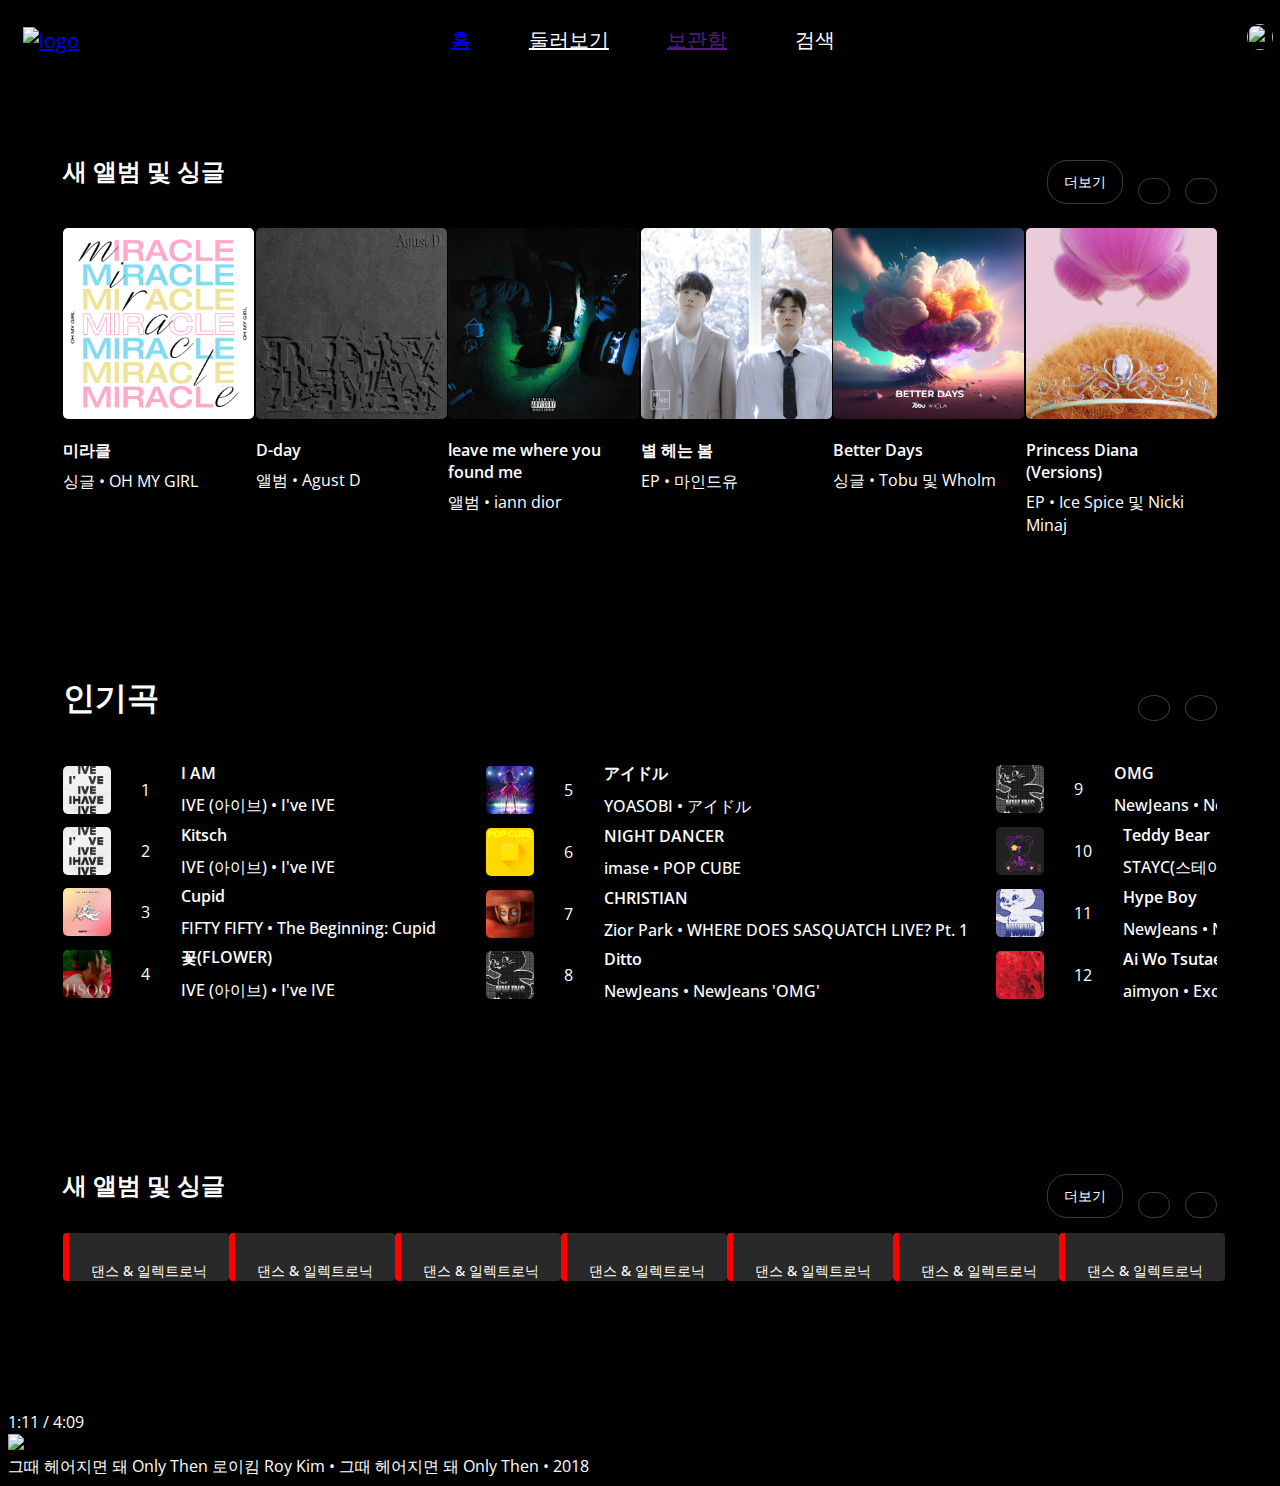
==== html/around.html @ 276fe4d5 "detailed-page fin. around 90% work." ====
<!DOCTYPE html>
<html lang="en">
  <head>
    <meta charset="UTF-8" />
    <meta http-equiv="X-UA-Compatible" content="IE=edge" />
    <meta name="viewport" content="width=device-width, initial-scale=1.0" />
    <title>YouTube Music</title>
    <link rel="stylesheet" href="../css/styles.css" />
  </head>
  <body>
    <header class="header">
      <div class="header-content">
        <div class="header-logo">
          <span>
            <a href="index.html">
              <img src="../img/ytm-logo.svg" alt="logo" />
            </a>
          </span>
        </div>
        <div class="header-menu">
          <span><a href="index.html">홈</a></span>
          <span><a href="around.html" style="color: #fff">둘러보기</a> </span>
          <span><a href="">보관함</a></span>
          <span>
            <i class="fa-sharp fa-solid fa-magnifying-glass fa-xs"></i>
            <span>검색</span>
          </span>
        </div>
        <div class="header-other">
          <span></span>
          <span><i class="fa-solid fa-tv"></i></span>
          <span>
            <img src="../img\channels4_profile.jpg" />
          </span>
        </div>
      </div>
    </header>

    <main class="main-content">
      <div class="song-selection">
        <div class="song-selection__box">
          <div class="song-selection__left">
            <div class="song-selection__column">
              <span class="song-selection__title">
                <h1>새 앨범 및 싱글</h1>
              </span>
            </div>
          </div>
          <div class="song-selection__right">
            <span class="song-selection__more">더보기</span>
            <span class="song-selection__angle-left">
              <i class="fa-solid fa-angle-left" style="color: #ffffff"></i>
            </span>
            <span class="song-selection__angle-right">
              <i class="fa-solid fa-angle-right" style="color: #ffffff38"></i>
            </span>
          </div>
        </div>
        <div class="song-selection__main">
          <div class="song-selection__songs">
            <div class="song-selection__cover-image">
              <img class="main-img" src="../img/new-album-01.jpg" />
            </div>
            <div class="song-selection__cover-info">
              <span class="song-selection__song-title"> 미라클 </span>
              <span class="song-selection__singer"> 싱글 • OH MY GIRL </span>
            </div>
          </div>
          <div class="song-selection__songs">
            <div class="song-selection__cover-image">
              <img class="main-img" src="../img/new-album-02.jpg" />
            </div>
            <div class="song-selection__cover-info">
              <span class="song-selection__song-title"> D-day </span>
              <span class="song-selection__singer"> 앨범 • Agust D </span>
            </div>
          </div>
          <div class="song-selection__songs">
            <div class="song-selection__cover-image">
              <img class="main-img" src="../img/new-album-03.jpg" />
            </div>
            <div class="song-selection__cover-info">
              <span class="song-selection__song-title">
                leave me where you found me
              </span>
              <span class="song-selection__singer"> 앨범 • iann dior </span>
            </div>
          </div>
          <div class="song-selection__songs">
            <div class="song-selection__cover-image">
              <img class="main-img" src="../img/new-album-04.jpg" />
            </div>
            <div class="song-selection__cover-info">
              <span class="song-selection__song-title"> 별 헤는 봄 </span>
              <span class="song-selection__singer"> EP • 마인드유 </span>
            </div>
          </div>
          <div class="song-selection__songs">
            <div class="song-selection__cover-image">
              <img class="main-img" src="../img/new-album-05.jpg" />
            </div>
            <div class="song-selection__cover-info">
              <span class="song-selection__song-title"> Better Days </span>
              <span class="song-selection__singer"> 싱글 • Tobu 및 Wholm </span>
            </div>
          </div>
          <div class="song-selection__songs">
            <div class="song-selection__cover-image">
              <img class="main-img" src="../img/new-album-06.jpg" />
            </div>
            <div class="song-selection__cover-info">
              <span class="song-selection__song-title">
                Princess Diana (Versions)
              </span>
              <span class="song-selection__singer">
                EP • Ice Spice 및 Nicki Minaj
              </span>
            </div>
          </div>
        </div>
      </div>

      <div class="popularity-selection">
        <div class="popularity-selection__header">
          <div class="popularity-selection__left">
            <span class="popularity-selection__title"><h1>인기곡</h1></span>
          </div>
          <div class="popularity-selection__right">
            <span>
              <i class="fa-solid fa-angle-left" style="color: #ffffff38"></i>
            </span>
            <span>
              <i class="fa-solid fa-angle-right" style="color: #ffffff"></i>
            </span>
          </div>
        </div>
        <div class="popularity-selection__contents">
          <div class="popularity-selection__lists">
            <div class="popularity-selection__list">
              <div class="popularity-selection__item">
                <span>
                  <img src="../img/popular-01.jpg" alt="" />
                </span>
                <div
                  class="popularity-selection__rank-icon popularity-selection__rank-up"
                >
                  <span>
                    <i class="fa-solid fa-sort-up" style="color: #26ff00"></i>
                  </span>
                </div>
                <div class="popularity-selection__rank">
                  <span>1</span>
                </div>
                <div class="popularity-selection__info">
                  <span>I AM</span>
                  <span>IVE (아이브) • I've IVE</span>
                </div>
              </div>
            </div>
            <div class="popularity-selection__list">
              <div class="popularity-selection__item">
                <span>
                  <img src="../img/popular-01.jpg" alt="" />
                </span>
                <div
                  class="popularity-selection__rank-icon popularity-selection__rank-down"
                >
                  <span>
                    <i class="fa-solid fa-sort-down" style="color: #ff0000"></i>
                  </span>
                </div>
                <div class="popularity-selection__rank">
                  <span>2</span>
                </div>
                <div class="popularity-selection__info">
                  <span>Kitsch</span>
                  <span>IVE (아이브) • I've IVE</span>
                </div>
              </div>
            </div>
            <div class="popularity-selection__list">
              <div class="popularity-selection__item">
                <span>
                  <img src="../img/popular-02.jpg" alt="" />
                </span>
                <div
                  class="popularity-selection__rank-icon popularity-selection__rank-up"
                >
                  <span>
                    <i class="fa-solid fa-sort-up" style="color: #26ff00"></i>
                  </span>
                </div>

                <div class="popularity-selection__rank">
                  <span>3</span>
                </div>
                <div class="popularity-selection__info">
                  <span>Cupid</span>
                  <span>FIFTY FIFTY • The Beginning: Cupid </span>
                </div>
              </div>
            </div>
            <div class="popularity-selection__list">
              <div class="popularity-selection__item">
                <span>
                  <img src="../img/popular-03.jpg" alt="" />
                </span>
                <div
                  class="popularity-selection__rank-icon popularity-selection__rank-down"
                >
                  <span>
                    <i class="fa-solid fa-sort-down" style="color: #ff0000"></i>
                  </span>
                </div>

                <div class="popularity-selection__rank">
                  <span>4</span>
                </div>
                <div class="popularity-selection__info">
                  <span>꽃(FLOWER)</span>
                  <span>IVE (아이브) • I've IVE</span>
                </div>
              </div>
            </div>
          </div>
          <div class="popularity-selection__lists">
            <div class="popularity-selection__list">
              <div class="popularity-selection__item">
                <span>
                  <img src="../img/popular-04.jpg" alt="" />
                </span>
                <div
                  class="popularity-selection__rank-icon popularity-selection__rank-up"
                >
                  <span>
                    <i class="fa-solid fa-sort-up" style="color: #26ff00"></i>
                  </span>
                </div>

                <div class="popularity-selection__rank">
                  <span>5</span>
                </div>
                <div class="popularity-selection__info">
                  <span>アイドル</span>
                  <span>YOASOBI • アイドル</span>
                </div>
              </div>
            </div>
            <div class="popularity-selection__list">
              <div class="popularity-selection__item">
                <span>
                  <img src="../img/popular-05.jpg" alt="" />
                </span>
                <div
                  class="popularity-selection__rank-icon popularity-selection__rank-down"
                >
                  <span>
                    <i class="fa-solid fa-sort-down" style="color: #ff0000"></i>
                  </span>
                </div>

                <div class="popularity-selection__rank">
                  <span>6</span>
                </div>
                <div class="popularity-selection__info">
                  <span>NIGHT DANCER</span>
                  <span>imase • POP CUBE</span>
                </div>
              </div>
            </div>
            <div class="popularity-selection__list">
              <div class="popularity-selection__item">
                <span>
                  <img src="../img/popular-06.jpg" alt="" />
                </span>
                <div
                  class="popularity-selection__rank-icon popularity-selection__rank-up"
                >
                  <span>
                    <i class="fa-solid fa-sort-up" style="color: #26ff00"></i>
                  </span>
                </div>

                <div class="popularity-selection__rank">
                  <span>7</span>
                </div>
                <div class="popularity-selection__info">
                  <span> CHRISTIAN</span>
                  <span>Zior Park • WHERE DOES SASQUATCH LIVE? Pt. 1 </span>
                </div>
              </div>
            </div>
            <div class="popularity-selection__list">
              <div class="popularity-selection__item">
                <span>
                  <img src="../img/popular-07.jpg" alt="" />
                </span>
                <div
                  class="popularity-selection__rank-icon popularity-selection__rank-down"
                >
                  <span>
                    <i class="fa-solid fa-sort-down" style="color: #ff0000"></i>
                  </span>
                </div>

                <div class="popularity-selection__rank">
                  <span>8</span>
                </div>
                <div class="popularity-selection__info">
                  <span>Ditto</span>
                  <span>NewJeans • NewJeans 'OMG'</span>
                </div>
              </div>
            </div>
          </div>
          <div class="popularity-selection__lists">
            <div class="popularity-selection__list">
              <div class="popularity-selection__item">
                <span>
                  <img src="../img/popular-08.jpg" alt="" />
                </span>
                <div
                  class="popularity-selection__rank-icon popularity-selection__rank-down"
                >
                  <span>
                    <i class="fa-solid fa-sort-down" style="color: #ff0000"></i>
                  </span>
                </div>

                <div class="popularity-selection__rank">
                  <span>9</span>
                </div>
                <div class="popularity-selection__info">
                  <span>OMG</span>
                  <span>NewJeans • NewJeans 'OMG'</span>
                </div>
              </div>
            </div>
            <div class="popularity-selection__list">
              <div class="popularity-selection__item">
                <span>
                  <img src="../img/popular-09.jpg" alt="" />
                </span>
                <div
                  class="popularity-selection__rank-icon popularity-selection__rank-down"
                >
                  <span>
                    <i class="fa-solid fa-sort-down" style="color: #ff0000"></i>
                  </span>
                </div>

                <div class="popularity-selection__rank">
                  <span>10</span>
                </div>
                <div class="popularity-selection__info">
                  <span>Teddy Bear</span>
                  <span>STAYC(스테이씨) • Teddy Bear</span>
                </div>
              </div>
            </div>
            <div class="popularity-selection__list">
              <div class="popularity-selection__item">
                <span>
                  <img src="../img/popular-10.jpg" alt="" />
                </span>
                <div
                  class="popularity-selection__rank-icon popularity-selection__rank-down"
                >
                  <span>
                    <i class="fa-solid fa-sort-down" style="color: #ff0000"></i>
                  </span>
                </div>

                <div class="popularity-selection__rank">
                  <span>11</span>
                </div>
                <div class="popularity-selection__info">
                  <span>Hype Boy</span>
                  <span>NewJeans • NewJeans 1st EP 'New Jeans'</span>
                </div>
              </div>
            </div>
            <div class="popularity-selection__list">
              <div class="popularity-selection__item">
                <span>
                  <img src="../img/popular-11.jpg" alt="" />
                </span>
                <div
                  class="popularity-selection__rank-icon popularity-selection__rank-up"
                >
                  <span>
                    <i class="fa-solid fa-sort-up" style="color: #26ff00"></i>
                  </span>
                </div>

                <div class="popularity-selection__rank">
                  <span>12</span>
                </div>
                <div class="popularity-selection__info">
                  <span>Ai Wo Tsutaetaidatoka</span>
                  <span>aimyon • Excitement of Youth</span>
                </div>
              </div>
            </div>
          </div>
        </div>
      </div>

      <div class="song-selection song-genre">
        <div class="song-selection__box">
          <div class="song-selection__left">
            <div class="song-selection__column">
              <span class="song-selection__title">
                <h1>새 앨범 및 싱글</h1>
              </span>
            </div>
          </div>
          <div class="song-selection__right">
            <span class="song-selection__more">더보기</span>
            <span class="song-selection__angle-left">
              <i class="fa-solid fa-angle-left" style="color: #ffffff"></i>
            </span>
            <span class="song-selection__angle-right">
              <i class="fa-solid fa-angle-right" style="color: #ffffff38"></i>
            </span>
          </div>
        </div>

        <div class="song-genre__tag-box">
          <div class="song-genre__tags">
            <span
              class="song-genre__tag"
              style="border-left: 6px solid #ff0000"
            >
              <p>댄스 & 일렉트로닉</p>
            </span>
            <span
              class="song-genre__tag"
              style="border-left: 6px solid #ff0000"
            >
              <p>댄스 & 일렉트로닉</p> </span
            ><span
              class="song-genre__tag"
              style="border-left: 6px solid #ff0000"
            >
              <p>댄스 & 일렉트로닉</p> </span
            ><span
              class="song-genre__tag"
              style="border-left: 6px solid #ff0000"
            >
              <p>댄스 & 일렉트로닉</p> </span
            ><span
              class="song-genre__tag"
              style="border-left: 6px solid #ff0000"
            >
              <p>댄스 & 일렉트로닉</p> </span
            ><span
              class="song-genre__tag"
              style="border-left: 6px solid #ff0000"
            >
              <p>댄스 & 일렉트로닉</p> </span
            ><span
              class="song-genre__tag"
              style="border-left: 6px solid #ff0000"
            >
              <p>댄스 & 일렉트로닉</p>
            </span>
          </div>
        </div>
      </div>
    </main>
    <footer class="music-bar">
      <div class="music-bar__slider"></div>
      <div class="music-bar__func">
        <div class="music-bar__play">
          <div class="music-bar__play-box">
            <span>
              <i class="fa-solid fa-backward-step fa-lg"></i>
            </span>
            <span><i class="fa-solid fa-play fa-2xl"></i></span>
            <span><i class="fa-solid fa-forward-step fa-lg"></i></span>
            <span>1:11 / 4:09</span>
          </div>
        </div>
        <div class="music-bar__info">
          <div class="music-bar__info-box">
            <span>
              <img src="../img/cover-1.jpg" />
            </span>
            <div class="music-bar__title">
              <span>그때 헤어지면 돼 Only Then</span>
              <span>로이킴 Roy Kim • 그때 헤어지면 돼 Only Then • 2018</span>
            </div>
            <div class="music-bar__option">
              <span><i class="fa-regular fa-thumbs-down fa-lg"></i></span>
              <span><i class="fa-regular fa-thumbs-up fa-lg"></i></span>
              <span>
                <i class="fa-solid fa-ellipsis-vertical" style="color: #aaa">
                </i>
              </span>
            </div>
          </div>
        </div>
        <div class="music-bar__controller">
          <span><i class="fa-solid fa-volume-high fa-lg"></i></span>
          <span><i class="fa-solid fa-repeat fa-lg"></i></span>
          <span><i class="fa-solid fa-shuffle fa-lg"></i></span>
          <span>
            <a href="index.html">
              <i class="fa-solid fa-angle-down fa-lg"></i>
            </a>
          </span>
        </div>
      </div>
    </footer>
    <script
      src="https://kit.fontawesome.com/9bd333fe96.js"
      crossorigin="anonymous"
    ></script>
  </body>
</html>
---- css/styles.css ----
@import url("https://fonts.googleapis.com/css2?family=Open+Sans:wght@400;600&display=swap");
@import "../css/reset.css";
@import "../css/variables.css";
@import "../css/media-query.css";

/* components */
@import "components/header-bar.css";
@import "components/music-type.css";
@import "components/song-selection.css";
@import "components/music-bar.css";

/* screens */
@import "screens/home.css";
@import "screens/around.css";
@import "screens/storagebox.css";
@import "screens/detailed-page.css";

body {
  color: #fff;
  background-color: #010101;
  font-family: "Open Sans", sans-serif;
  height: auto;
}

/* 스크롤바 가로 사이즈 */
::-webkit-scrollbar {
  width: 13px;
}

/* 스크롤바 막대기 */
::-webkit-scrollbar-thumb {
  background-color: #555;
}

/* 스크롤바 백그라운드 */
::-webkit-scrollbar-track {
  background-color: #1d1c1c;
}
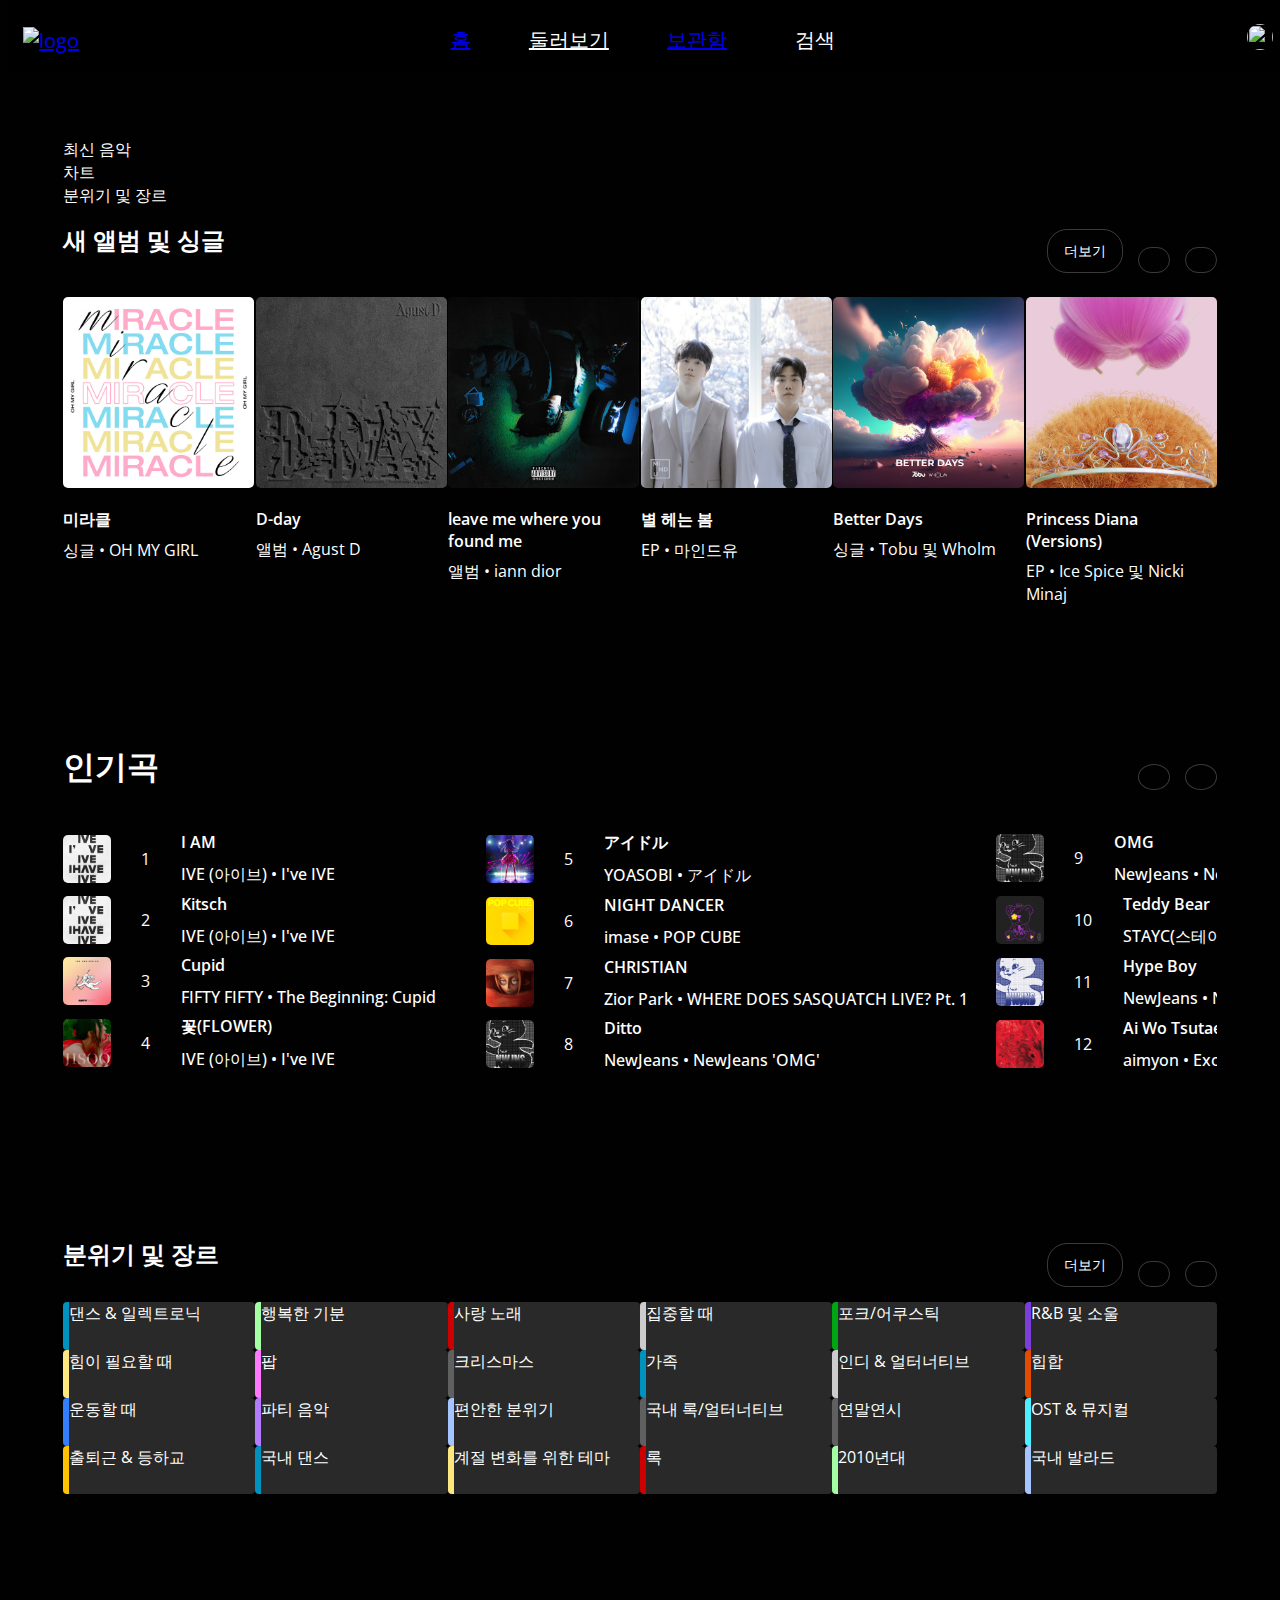
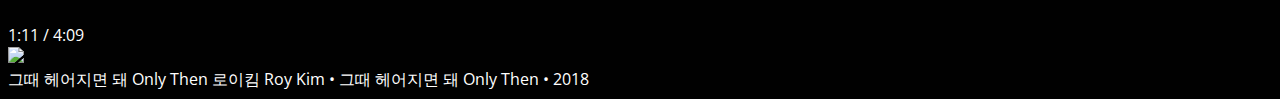
==== commit 65345b90: "fabicon fin" ====
--- a/html/around.html
+++ b/html/around.html
@@ -6,6 +6,11 @@
     <meta name="viewport" content="width=device-width, initial-scale=1.0" />
     <title>YouTube Music</title>
     <link rel="stylesheet" href="../css/styles.css" />
+    <link
+      rel="shortcut icon"
+      type="image/x-icon"
+      href="https://music.youtube.com/img/favicon_32.png"
+    />
   </head>
   <body>
     <header class="header">
@@ -20,7 +25,7 @@
         <div class="header-menu">
           <span><a href="index.html">홈</a></span>
           <span><a href="around.html" style="color: #fff">둘러보기</a> </span>
-          <span><a href="">보관함</a></span>
+          <span><a href="storage-box.html">보관함</a></span>
           <span>
             <i class="fa-sharp fa-solid fa-magnifying-glass fa-xs"></i>
             <span>검색</span>
@@ -37,7 +42,34 @@
     </header>
 
     <main class="main-content">
-      <div class="song-selection">
+      <div class="around-menu">
+        <div class="around-menu__box">
+          <div>
+            <span>
+              <i class="fa-solid fa-music fa-xs" style="color: #898989"></i>
+            </span>
+            <span>최신 음악</span>
+          </div>
+          <div>
+            <span>
+              <i
+                class="fa-solid fa-chart-line fa-xs"
+                style="color: #898989"
+              ></i>
+            </span>
+            <span>차트</span>
+          </div>
+          <div>
+            <span>
+              <i class="fa-regular fa-face-smile fa-xs" style="color: #898989">
+              </i>
+            </span>
+            <span>분위기 및 장르</span>
+          </div>
+        </div>
+      </div>
+
+      <div class="song-selection new-album">
         <div class="song-selection__box">
           <div class="song-selection__left">
             <div class="song-selection__column">
@@ -411,7 +443,7 @@
           <div class="song-selection__left">
             <div class="song-selection__column">
               <span class="song-selection__title">
-                <h1>새 앨범 및 싱글</h1>
+                <h1>분위기 및 장르</h1>
               </span>
             </div>
           </div>
@@ -428,43 +460,84 @@
 
         <div class="song-genre__tag-box">
           <div class="song-genre__tags">
-            <span
-              class="song-genre__tag"
-              style="border-left: 6px solid #ff0000"
-            >
-              <p>댄스 & 일렉트로닉</p>
-            </span>
-            <span
-              class="song-genre__tag"
-              style="border-left: 6px solid #ff0000"
-            >
-              <p>댄스 & 일렉트로닉</p> </span
-            ><span
-              class="song-genre__tag"
-              style="border-left: 6px solid #ff0000"
-            >
-              <p>댄스 & 일렉트로닉</p> </span
-            ><span
-              class="song-genre__tag"
-              style="border-left: 6px solid #ff0000"
-            >
-              <p>댄스 & 일렉트로닉</p> </span
-            ><span
-              class="song-genre__tag"
-              style="border-left: 6px solid #ff0000"
-            >
-              <p>댄스 & 일렉트로닉</p> </span
-            ><span
-              class="song-genre__tag"
-              style="border-left: 6px solid #ff0000"
-            >
-              <p>댄스 & 일렉트로닉</p> </span
-            ><span
-              class="song-genre__tag"
-              style="border-left: 6px solid #ff0000"
-            >
-              <p>댄스 & 일렉트로닉</p>
-            </span>
+            <div class="song-genre__tag" style="border-left: 6px solid #0092bf">
+              <span>댄스 & 일렉트로닉</span>
+            </div>
+            <div class="song-genre__tag" style="border-left: 6px solid #a4ffa4">
+              <span>행복한 기분</span>
+            </div>
+            <div class="song-genre__tag" style="border-left: 6px solid #cc0000">
+              <span>사랑 노래 </span>
+            </div>
+            <div class="song-genre__tag" style="border-left: 6px solid #cccccc">
+              <span>집중할 때</span>
+            </div>
+            <div class="song-genre__tag" style="border-left: 6px solid #00a513">
+              <span>포크/어쿠스틱</span>
+            </div>
+            <div class="song-genre__tag" style="border-left: 6px solid #7b3edb">
+              <span>R&B 및 소울</span>
+            </div>
+          </div>
+          <div class="song-genre__tags">
+            <div class="song-genre__tag" style="border-left: 6px solid #ffe780">
+              <span>힘이 필요할 때</span>
+            </div>
+            <div class="song-genre__tag" style="border-left: 6px solid #ff78ff">
+              <span>팝</span>
+            </div>
+            <div class="song-genre__tag" style="border-left: 6px solid #606060">
+              <span>크리스마스</span>
+            </div>
+            <div class="song-genre__tag" style="border-left: 6px solid #0092bf">
+              <span>가족</span>
+            </div>
+            <div class="song-genre__tag" style="border-left: 6px solid #cccccc">
+              <span>인디 & 얼터너티브</span>
+            </div>
+            <div class="song-genre__tag" style="border-left: 6px solid #e24b00">
+              <span>힙합</span>
+            </div>
+          </div>
+          <div class="song-genre__tags">
+            <div class="song-genre__tag" style="border-left: 6px solid #337dff">
+              <span>운동할 때</span>
+            </div>
+            <div class="song-genre__tag" style="border-left: 6px solid #b47bff">
+              <span>파티 음악</span>
+            </div>
+            <div class="song-genre__tag" style="border-left: 6px solid #a4c5ff">
+              <span>편안한 분위기</span>
+            </div>
+            <div class="song-genre__tag" style="border-left: 6px solid #606060">
+              <span>국내 록/얼터너티브</span>
+            </div>
+            <div class="song-genre__tag" style="border-left: 6px solid #606060">
+              <span>연말연시</span>
+            </div>
+            <div class="song-genre__tag" style="border-left: 6px solid #4deeff">
+              <span>OST & 뮤지컬</span>
+            </div>
+          </div>
+          <div class="song-genre__tags">
+            <div class="song-genre__tag" style="border-left: 6px solid #ffc200">
+              <span>출퇴근 & 등하교</span>
+            </div>
+            <div class="song-genre__tag" style="border-left: 6px solid #0092bf">
+              <span>국내 댄스</span>
+            </div>
+            <div class="song-genre__tag" style="border-left: 6px solid #ffe780">
+              <span>계절 변화를 위한 테마</span>
+            </div>
+            <div class="song-genre__tag" style="border-left: 6px solid #cc0000">
+              <span>록</span>
+            </div>
+            <div class="song-genre__tag" style="border-left: 6px solid #a4ffa4">
+              <span>2010년대</span>
+            </div>
+            <div class="song-genre__tag" style="border-left: 6px solid #a4c5ff">
+              <span>국내 발라드</span>
+            </div>
           </div>
         </div>
       </div>
@@ -506,8 +579,8 @@
           <span><i class="fa-solid fa-repeat fa-lg"></i></span>
           <span><i class="fa-solid fa-shuffle fa-lg"></i></span>
           <span>
-            <a href="index.html">
-              <i class="fa-solid fa-angle-down fa-lg"></i>
+            <a href="detailed-page.html">
+              <i class="fa-solid fa-angle-up fa-lg"></i>
             </a>
           </span>
         </div>
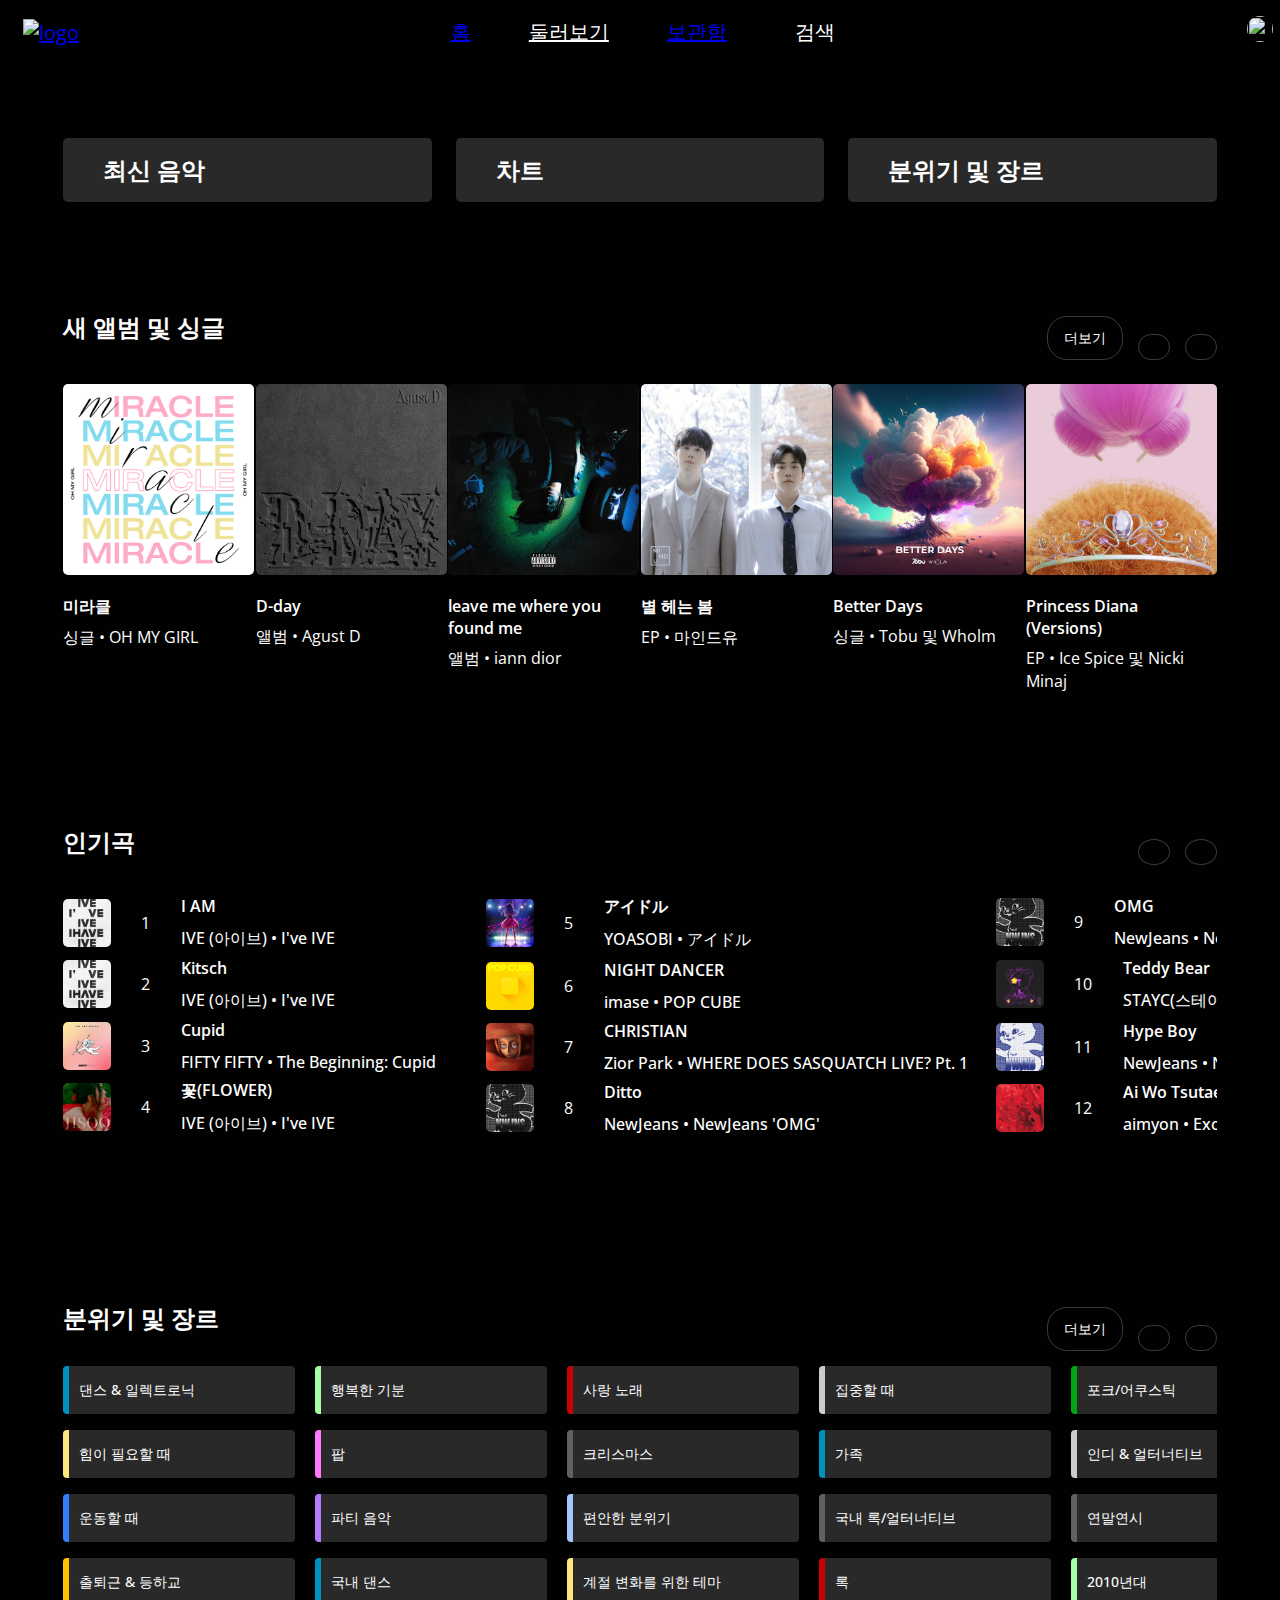
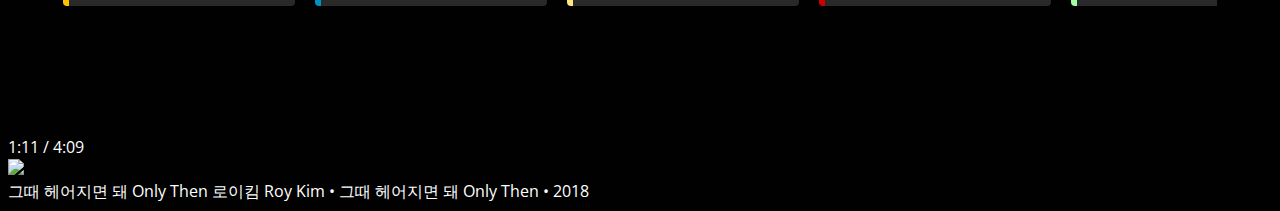
==== commit ef4efdc1: "storage-box fin. final check gogosing" ====
--- a/html/around.html
+++ b/html/around.html
@@ -461,82 +461,82 @@
         <div class="song-genre__tag-box">
           <div class="song-genre__tags">
             <div class="song-genre__tag" style="border-left: 6px solid #0092bf">
-              <span>댄스 & 일렉트로닉</span>
+              <div>댄스 & 일렉트로닉</div>
             </div>
             <div class="song-genre__tag" style="border-left: 6px solid #a4ffa4">
-              <span>행복한 기분</span>
+              <div>행복한 기분</div>
             </div>
             <div class="song-genre__tag" style="border-left: 6px solid #cc0000">
-              <span>사랑 노래 </span>
+              <div>사랑 노래</div>
             </div>
             <div class="song-genre__tag" style="border-left: 6px solid #cccccc">
-              <span>집중할 때</span>
+              <div>집중할 때</div>
             </div>
             <div class="song-genre__tag" style="border-left: 6px solid #00a513">
-              <span>포크/어쿠스틱</span>
+              <div>포크/어쿠스틱</div>
             </div>
             <div class="song-genre__tag" style="border-left: 6px solid #7b3edb">
-              <span>R&B 및 소울</span>
+              <div>R&B 및 소울</div>
             </div>
           </div>
           <div class="song-genre__tags">
             <div class="song-genre__tag" style="border-left: 6px solid #ffe780">
-              <span>힘이 필요할 때</span>
+              <div>힘이 필요할 때</div>
             </div>
             <div class="song-genre__tag" style="border-left: 6px solid #ff78ff">
-              <span>팝</span>
+              <div>팝</div>
             </div>
             <div class="song-genre__tag" style="border-left: 6px solid #606060">
-              <span>크리스마스</span>
+              <div>크리스마스</div>
             </div>
             <div class="song-genre__tag" style="border-left: 6px solid #0092bf">
-              <span>가족</span>
+              <div>가족</div>
             </div>
             <div class="song-genre__tag" style="border-left: 6px solid #cccccc">
-              <span>인디 & 얼터너티브</span>
+              <div>인디 & 얼터너티브</div>
             </div>
             <div class="song-genre__tag" style="border-left: 6px solid #e24b00">
-              <span>힙합</span>
+              <div>힙합</div>
             </div>
           </div>
           <div class="song-genre__tags">
             <div class="song-genre__tag" style="border-left: 6px solid #337dff">
-              <span>운동할 때</span>
+              <div>운동할 때</div>
             </div>
             <div class="song-genre__tag" style="border-left: 6px solid #b47bff">
-              <span>파티 음악</span>
+              <div>파티 음악</div>
             </div>
             <div class="song-genre__tag" style="border-left: 6px solid #a4c5ff">
-              <span>편안한 분위기</span>
+              <div>편안한 분위기</div>
             </div>
             <div class="song-genre__tag" style="border-left: 6px solid #606060">
-              <span>국내 록/얼터너티브</span>
+              <div>국내 록/얼터너티브</div>
             </div>
             <div class="song-genre__tag" style="border-left: 6px solid #606060">
-              <span>연말연시</span>
+              <div>연말연시</div>
             </div>
             <div class="song-genre__tag" style="border-left: 6px solid #4deeff">
-              <span>OST & 뮤지컬</span>
+              <div>OST & 뮤지컬</div>
             </div>
           </div>
           <div class="song-genre__tags">
             <div class="song-genre__tag" style="border-left: 6px solid #ffc200">
-              <span>출퇴근 & 등하교</span>
+              <div>출퇴근 & 등하교</div>
             </div>
             <div class="song-genre__tag" style="border-left: 6px solid #0092bf">
-              <span>국내 댄스</span>
+              <div>국내 댄스</div>
             </div>
             <div class="song-genre__tag" style="border-left: 6px solid #ffe780">
-              <span>계절 변화를 위한 테마</span>
+              <div>계절 변화를 위한 테마</div>
             </div>
             <div class="song-genre__tag" style="border-left: 6px solid #cc0000">
-              <span>록</span>
+              <div>록</div>
             </div>
             <div class="song-genre__tag" style="border-left: 6px solid #a4ffa4">
-              <span>2010년대</span>
+              <div>2010년대</div>
             </div>
             <div class="song-genre__tag" style="border-left: 6px solid #a4c5ff">
-              <span>국내 발라드</span>
+              <div>국내 발라드</div>
             </div>
           </div>
         </div>
